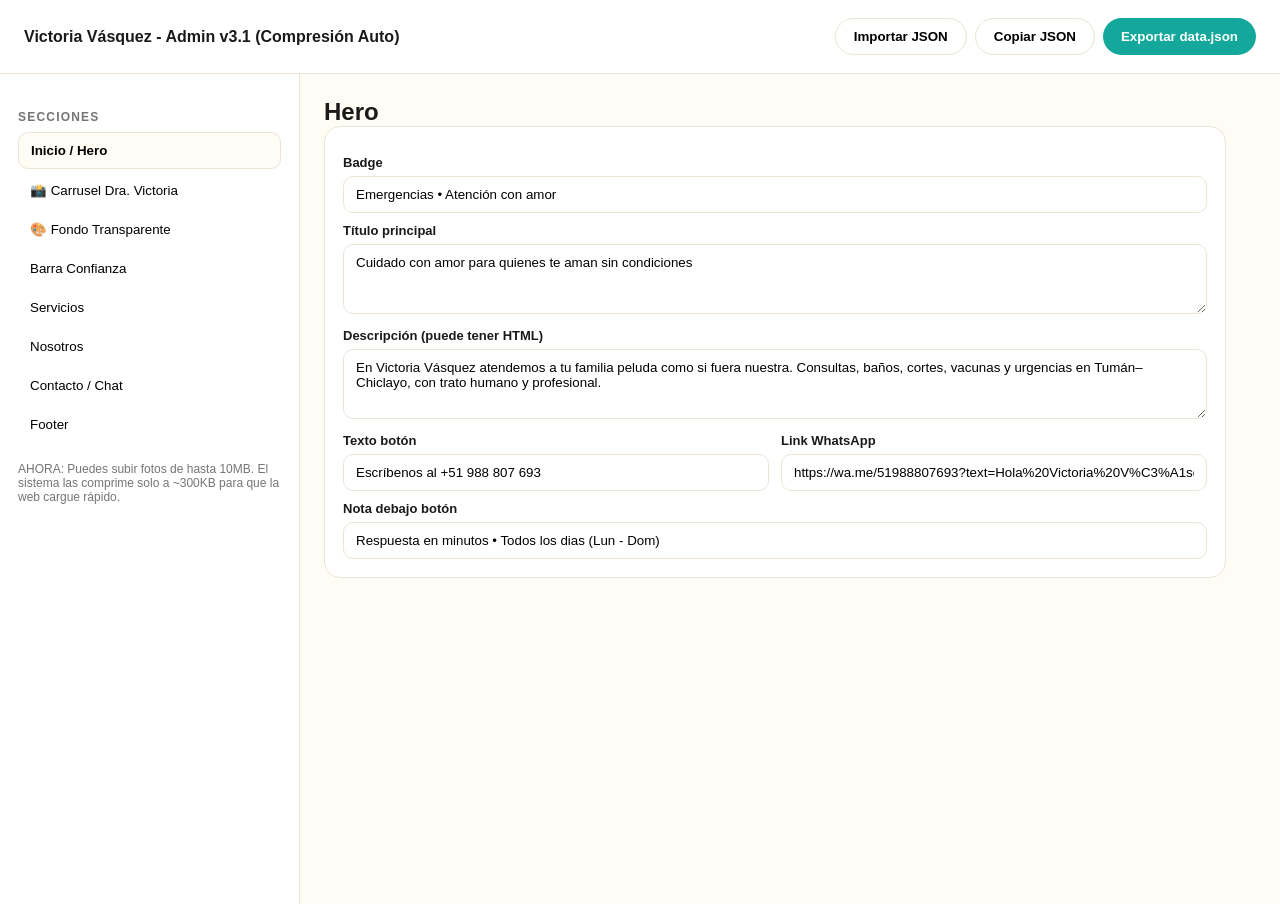
==== portal_admin.html @ 185f91c3 "primer commit web brideysa" ====
<!DOCTYPE html>
<html lang="es">
<head>
<meta charset="UTF-8">
<meta name="viewport" content="width=device-width,initial-scale=1">
<title>Portal Admin - Victoria Vásquez v3.1 - Auto Compresión</title>
<style>
:root{--cream:#FFFBF5;--teal:#14A89C;--line:#EDE3D6;--charcoal:#1A1A1A}
*{box-sizing:border-box;margin:0;padding:0}body{font-family:Inter,sans-serif;background:var(--cream);color:var(--charcoal)}
.header{padding:18px 24px;border-bottom:1px solid var(--line);background:#fff;display:flex;justify-content:space-between;align-items:center;position:sticky;top:0;z-index:10;flex-wrap:wrap;gap:12px}
.btn{border-radius:999px;padding:10px 18px;border:0;cursor:pointer;font-weight:600}
.btn-teal{background:var(--teal);color:#fff}.btn-ghost{background:#fff;border:1px solid var(--line)}
.layout{display:grid;grid-template-columns:300px 1fr;min-height:calc(100vh - 70px)}
.sidebar{background:#fff;border-right:1px solid var(--line);padding:18px;overflow:auto}
.sidebar h3{font-size:12px;letter-spacing:.1em;text-transform:uppercase;opacity:.6;margin:18px 0 8px}
.sidebar button{display:block;width:100%;text-align:left;padding:10px 12px;border-radius:10px;border:0;background:transparent;cursor:pointer;margin-bottom:4px}
.sidebar button.active{background:var(--cream);border:1px solid var(--line);font-weight:600}
.main{padding:24px;max-width:950px}
.card{background:#fff;border:1px solid var(--line);border-radius:16px;padding:18px;margin-bottom:16px}
label{font-size:13px;font-weight:600;display:block;margin:10px 0 6px}
input,textarea,select{width:100%;padding:10px 12px;border:1px solid var(--line);border-radius:10px;font-family:inherit}
textarea{min-height:70px;resize:vertical}
.grid2{display:grid;grid-template-columns:1fr 1fr;gap:12px}
.svc-item{border:1px dashed var(--line);padding:12px;border-radius:12px;margin-bottom:10px;background:#FFFBF5}
.small{font-size:12px;opacity:.6}
.preview-img{width:100%;height:160px;object-fit:cover;border-radius:10px;border:1px solid var(--line);background:#fff}
.badge{display:inline-flex;padding:4px 8px;border-radius:999px;background:#FFF2E6;border:1px solid var(--line);font-size:11px;font-weight:700}
@media(max-width:900px){.layout{grid-template-columns:1fr}.sidebar{display:flex;gap:8px;overflow-x:auto}.sidebar button{white-space:nowrap}}
</style>
</head>
<body>
<div class="header"><strong>Victoria Vásquez - Admin v3.1 (Compresión Auto)</strong><div style="display:flex;gap:8px;flex-wrap:wrap"><button class="btn btn-ghost" onclick="importar()">Importar JSON</button> <button class="btn btn-ghost" onclick="copiar()">Copiar JSON</button> <button class="btn btn-teal" onclick="exportar()">Exportar data.json</button></div></div>
<div class="layout">
<div class="sidebar">
<h3>Secciones</h3>
<button class="active" onclick="show('hero')" id="b-hero">Inicio / Hero</button>
<button onclick="show('carrusel')" id="b-carrusel">📸 Carrusel Dra. Victoria</button>
<button onclick="show('fondo')" id="b-fondo">🎨 Fondo Transparente</button>
<button onclick="show('trust')" id="b-trust">Barra Confianza</button>
<button onclick="show('servicios')" id="b-servicios">Servicios</button>
<button onclick="show('nosotros')" id="b-nosotros">Nosotros</button>
<button onclick="show('contacto')" id="b-contacto">Contacto / Chat</button>
<button onclick="show('footer')" id="b-footer">Footer</button>
<p class="small" style="margin-top:20px">AHORA: Puedes subir fotos de hasta 10MB. El sistema las comprime solo a ~300KB para que la web cargue rápido.</p>
</div>
<div class="main">
<div id="sec-hero" class="sec"><h2>Hero</h2><div class="card"><label>Badge</label><input id="hero-badge"><label>Título principal</label><textarea id="hero-titulo"></textarea><label>Descripción (puede tener HTML)</label><textarea id="hero-desc"></textarea><div class="grid2"><div><label>Texto botón</label><input id="hero-ctaTexto"></div><div><label>Link WhatsApp</label><input id="hero-ctaLink"></div></div><label>Nota debajo botón</label><input id="hero-ctaNota"></div></div>

<div id="sec-carrusel" class="sec" style="display:none">
<h2>📸 Carrusel - Dra. Victoria atendiendo</h2>
<p class="small">Sube fotos de cualquier tamaño (incluso 5MB). Se comprimen automáticamente a 1200px y ~300KB en base64 para que la web vuele en celular.</p>
<div id="carrusel-list"></div>
<button class="btn btn-teal" onclick="addCarrusel()">+ Añadir foto al carrusel</button>
</div>

<div id="sec-fondo" class="sec" style="display:none">
<h2>🎨 Fondo Transparente</h2>
<div class="card">
<label><input type="checkbox" id="fondo-activo" onchange="data.config.fondoTransparente.activo=this.checked;save();renderFondoPreview()"> Activar fondo con marca de agua transparente</label>
<label>Opacidad (0.02 muy transparente - 0.15 más visible)</label>
<input type="range" id="fondo-opacidad" min="0.02" max="0.2" step="0.01" oninput="data.config.fondoTransparente.opacidad=parseFloat(this.value);document.getElementById('op-val').textContent=this.value;save();renderFondoPreview()"><span id="op-val">0.07</span>
<label>Imagen de fondo (Base64)</label>
<div class="grid2">
<div>
<input type="file" id="fondo-file" accept="image/*" onchange="handleFondoFile(this)">
<button class="btn btn-ghost" onclick="data.config.fondoTransparente.imagen='';save();renderFondoPreview();alert('Se usará el logo por defecto')">Usar logo por defecto</button>
</div>
<div>
<img id="fondo-preview" class="preview-img" style="height:120px">
</div>
</div>
</div>
</div>

<div id="sec-trust" class="sec" style="display:none"><h2>Barra de Confianza</h2><div id="trust-list"></div><button class="btn btn-ghost" onclick="addTrust()">+ Añadir item</button></div>
<div id="sec-servicios" class="sec" style="display:none"><h2>Servicios</h2><div id="servicios-list"></div><button class="btn btn-teal" onclick="addServicio()">+ Añadir Servicio</button></div>
<div id="sec-nosotros" class="sec" style="display:none"><h2>Nosotros</h2><div class="card"><label>Eyebrow</label><input id="nos-eyebrow"><label>Título</label><textarea id="nos-titulo"></textarea><label>Descripción</label><textarea id="nos-desc"></textarea><h4 style="margin-top:12px">Valores</h4><div id="valores-list"></div><button class="btn btn-ghost" onclick="addValor()">+ Valor</button><div class="grid2" style="margin-top:12px"><div><label>Testimonio</label><textarea id="nos-test"></textarea></div><div><label>Autor testimonio</label><input id="nos-autor"></div></div></div></div>
<div id="sec-contacto" class="sec" style="display:none"><h2>Contacto</h2><div class="card"><label>Título</label><textarea id="cont-titulo"></textarea><label>Descripción</label><textarea id="cont-desc"></textarea><div class="grid2"><div><label>Texto botón</label><input id="cont-ctaTexto"></div><div><label>Link botón</label><input id="cont-ctaLink"></div></div><label>Meta (horario)</label><input id="cont-meta"><h4 style="margin-top:12px">Chat burbujas</h4><div id="chat-list"></div><button class="btn btn-ghost" onclick="addChat()">+ Burbuja chat</button></div></div>
<div id="sec-footer" class="sec" style="display:none"><h2>Footer</h2><div class="card"><label>Descripción</label><textarea id="foot-desc"></textarea><label>Texto servicios</label><textarea id="foot-serv"></textarea><label>Horario</label><textarea id="foot-hor"></textarea><label>Copy</label><input id="foot-copy"></div></div>
</div>
</div>
<input type="file" id="fileInput" accept=".json" style="display:none">
<script>
let data = null;
function show(id){
  document.querySelectorAll('.sec').forEach(s=>s.style.display='none');
  document.querySelectorAll('.sidebar button').forEach(b=>b.classList.remove('active'));
  document.getElementById('sec-'+id).style.display='block';
  document.getElementById('b-'+id).classList.add('active');
}
async function init(){
  const saved = localStorage.getItem('vv_admin_v3');
  if(saved){ try{ data = JSON.parse(saved); }catch(e){} }
  if(!data){
    const res = await fetch('data.json'); data = await res.json();
  }
  if(!data.config) data.config = {fondoTransparente:{activo:true,opacidad:0.07,imagen:""}};
  if(!data.config.fondoTransparente) data.config.fondoTransparente={activo:true,opacidad:0.07,imagen:""};
  if(!data.carrusel) data.carrusel=[];
  renderAll();
}
function renderAll(){
  document.getElementById('hero-badge').value = data.hero.badge||'';
  document.getElementById('hero-titulo').value = data.hero.titulo||'';
  document.getElementById('hero-desc').value = data.hero.descripcion||'';
  document.getElementById('hero-ctaTexto').value = data.hero.ctaTexto||'';
  document.getElementById('hero-ctaLink').value = data.hero.ctaLink||'';
  document.getElementById('hero-ctaNota').value = data.hero.ctaNota||'';
  const cl = document.getElementById('carrusel-list'); cl.innerHTML='';
  data.carrusel.forEach((c,i)=>{
    const d=document.createElement('div'); d.className='card';
    const hasImg = c.imagen && c.imagen.startsWith('data:image');
    let sizeInfo = '';
    if(hasImg){ const kb = Math.round((c.imagen.length*3/4)/1024); sizeInfo = `<span class="badge">${kb} KB comprimido</span>`; }
    d.innerHTML=`
      <div class="grid2">
        <div>
          <label>Foto ${i+1} - Arrastra o selecciona (hasta 10MB) ${sizeInfo}</label>
          <input type="file" accept="image/*" onchange="handleCarruselFile(this, ${i})">
          ${hasImg?`<img src="${c.imagen}" class="preview-img" style="margin-top:8px">`:`<div class="preview-img" style="display:grid;place-items:center;opacity:.5">Sin foto - sube una</div>`}
          <label style="margin-top:8px">Estado</label>
          <select onchange="data.carrusel[${i}].activo=this.value==='true';save()"><option value="true" ${c.activo!==false?'selected':''}>Activo</option><option value="false" ${c.activo===false?'selected':''}>Oculto</option></select>
        </div>
        <div>
          <label>Título</label><input value="${(c.titulo||'').replace(/"/g,'&quot;')}" oninput="data.carrusel[${i}].titulo=this.value;save()">
          <label>Descripción corta</label><textarea oninput="data.carrusel[${i}].descripcion=this.value;save()">${c.descripcion||''}</textarea>
          <div style="display:flex;gap:8px;margin-top:10px">
            <button class="btn btn-ghost" onclick="moveCarrusel(${i},-1)">↑ Subir</button>
            <button class="btn btn-ghost" onclick="moveCarrusel(${i},1)">↓ Bajar</button>
            <button class="btn btn-ghost" style="color:red;border-color:red" onclick="if(confirm('¿Eliminar esta foto?')){data.carrusel.splice(${i},1);renderAll();save();}">Eliminar</button>
          </div>
        </div>
      </div>`;
    cl.appendChild(d);
  });
  document.getElementById('fondo-activo').checked = data.config.fondoTransparente.activo!==false;
  document.getElementById('fondo-opacidad').value = data.config.fondoTransparente.opacidad||0.07;
  document.getElementById('op-val').textContent = data.config.fondoTransparente.opacidad||0.07;
  renderFondoPreview();
  const tl = document.getElementById('trust-list'); tl.innerHTML='';
  data.trust.forEach((t,i)=>{
    const d=document.createElement('div'); d.className='grid2 svc-item';
    d.innerHTML=`<div><label>Número</label><input value="${t.numero||''}" oninput="data.trust[${i}].numero=this.value;save()"></div><div><label>Texto</label><input value="${t.texto||''}" oninput="data.trust[${i}].texto=this.value;save()"></div><button class="btn btn-ghost" onclick="data.trust.splice(${i},1);renderAll();save()" style="grid-column:span 2">Eliminar</button>`;
    tl.appendChild(d);
  });
  const sl = document.getElementById('servicios-list'); sl.innerHTML='';
  data.servicios.forEach((s,i)=>{
    const d=document.createElement('div'); d.className='svc-item';
    d.innerHTML=`<div class="grid2"><div><label>Icono (emoji)</label><input value="${s.icono||''}" oninput="data.servicios[${i}].icono=this.value;save()"></div><div><label>Activo</label><select onchange="data.servicios[${i}].activo=this.value==='true';save()"><option value="true" ${s.activo!==false?'selected':''}>Sí</option><option value="false" ${s.activo===false?'selected':''}>No</option></select></div></div><label>Título</label><input value="${(s.titulo||'').replace(/"/g,'&quot;')}" oninput="data.servicios[${i}].titulo=this.value;save()"><label>Descripción</label><textarea oninput="data.servicios[${i}].descripcion=this.value;save()">${s.descripcion||''}</textarea><button class="btn btn-ghost" onclick="data.servicios.splice(${i},1);renderAll();save()">Eliminar servicio</button>`;
    sl.appendChild(d);
  });
  document.getElementById('nos-eyebrow').value = data.nosotros.eyebrow||'';
  document.getElementById('nos-titulo').value = data.nosotros.titulo||'';
  document.getElementById('nos-desc').value = data.nosotros.descripcion||'';
  document.getElementById('nos-test').value = data.nosotros.testimonio||'';
  document.getElementById('nos-autor').value = data.nosotros.testimonioAutor||'';
  const vl = document.getElementById('valores-list'); vl.innerHTML='';
  data.nosotros.valores.forEach((v,i)=>{
    const d=document.createElement('div'); d.className='grid2 svc-item';
    d.innerHTML=`<div><label>Título valor</label><input value="${v.titulo||''}" oninput="data.nosotros.valores[${i}].titulo=this.value;save()"></div><div><label>Descripción</label><input value="${v.descripcion||''}" oninput="data.nosotros.valores[${i}].descripcion=this.value;save()"></div><button class="btn btn-ghost" onclick="data.nosotros.valores.splice(${i},1);renderAll();save()" style="grid-column:span 2">Eliminar</button>`;
    vl.appendChild(d);
  });
  document.getElementById('cont-titulo').value = data.contacto.titulo||'';
  document.getElementById('cont-desc').value = data.contacto.descripcion||'';
  document.getElementById('cont-ctaTexto').value = data.contacto.ctaTexto||'';
  document.getElementById('cont-ctaLink').value = data.contacto.ctaLink||'';
  document.getElementById('cont-meta').value = data.contacto.meta||'';
  const chatL = document.getElementById('chat-list'); chatL.innerHTML='';
  data.contacto.chat.forEach((c,i)=>{
    const d=document.createElement('div'); d.className='grid2 svc-item';
    d.innerHTML=`<div><label>Texto</label><input value="${(c.texto||'').replace(/"/g,'&quot;')}" oninput="data.contacto.chat[${i}].texto=this.value;save()"></div><div><label>Tipo</label><select onchange="data.contacto.chat[${i}].tipo=this.value;save()"><option value="bot" ${c.tipo==='bot'?'selected':''}>Bot (blanco)</option><option value="me" ${c.tipo==='me'?'selected':''}>Yo (oscuro)</option></select></div><button class="btn btn-ghost" onclick="data.contacto.chat.splice(${i},1);renderAll();save()" style="grid-column:span 2">Eliminar</button>`;
    chatL.appendChild(d);
  });
  document.getElementById('foot-desc').value = data.footer.descripcion||'';
  document.getElementById('foot-serv').value = data.footer.serviciosTexto||'';
  document.getElementById('foot-hor').value = data.footer.horario||'';
  document.getElementById('foot-copy').value = data.footer.copy||'';
  document.getElementById('hero-badge').oninput = e=>{data.hero.badge=e.target.value;save()};
  document.getElementById('hero-titulo').oninput = e=>{data.hero.titulo=e.target.value;save()};
  document.getElementById('hero-desc').oninput = e=>{data.hero.descripcion=e.target.value;save()};
  document.getElementById('hero-ctaTexto').oninput = e=>{data.hero.ctaTexto=e.target.value;save()};
  document.getElementById('hero-ctaLink').oninput = e=>{data.hero.ctaLink=e.target.value;save()};
  document.getElementById('hero-ctaNota').oninput = e=>{data.hero.ctaNota=e.target.value;save()};
  document.getElementById('nos-eyebrow').oninput = e=>{data.nosotros.eyebrow=e.target.value;save()};
  document.getElementById('nos-titulo').oninput = e=>{data.nosotros.titulo=e.target.value;save()};
  document.getElementById('nos-desc').oninput = e=>{data.nosotros.descripcion=e.target.value;save()};
  document.getElementById('nos-test').oninput = e=>{data.nosotros.testimonio=e.target.value;save()};
  document.getElementById('nos-autor').oninput = e=>{data.nosotros.testimonioAutor=e.target.value;save()};
  document.getElementById('cont-titulo').oninput = e=>{data.contacto.titulo=e.target.value;save()};
  document.getElementById('cont-desc').oninput = e=>{data.contacto.descripcion=e.target.value;save()};
  document.getElementById('cont-ctaTexto').oninput = e=>{data.contacto.ctaTexto=e.target.value;save()};
  document.getElementById('cont-ctaLink').oninput = e=>{data.contacto.ctaLink=e.target.value;save()};
  document.getElementById('cont-meta').oninput = e=>{data.contacto.meta=e.target.value;save()};
  document.getElementById('foot-desc').oninput = e=>{data.footer.descripcion=e.target.value;save()};
  document.getElementById('foot-serv').oninput = e=>{data.footer.serviciosTexto=e.target.value;save()};
  document.getElementById('foot-hor').oninput = e=>{data.footer.horario=e.target.value;save()};
  document.getElementById('foot-copy').oninput = e=>{data.footer.copy=e.target.value;save()};
}
function save(){ localStorage.setItem('vv_admin_v3', JSON.stringify(data)); }
function renderFondoPreview(){
  const img = document.getElementById('fondo-preview');
  const src = data.config.fondoTransparente.imagen;
  if(src && src.startsWith('data:image')) img.src = src;
  else img.src = '';
  img.style.opacity = data.config.fondoTransparente.opacidad||0.07;
}
// COMPRESION AUTOMATICA DE IMAGENES
function compressImage(file, maxWidth, quality, callback){
  const reader = new FileReader();
  reader.onload = function(e){
    const img = new Image();
    img.onload = function(){
      let w = img.width, h = img.height;
      if(w > maxWidth){ h = Math.round((maxWidth/w)*h); w = maxWidth; }
      const canvas = document.createElement('canvas');
      canvas.width = w; canvas.height = h;
      const ctx = canvas.getContext('2d');
      ctx.drawImage(img, 0, 0, w, h);
      const dataUrl = canvas.toDataURL('image/jpeg', quality);
      callback(dataUrl);
    };
    img.src = e.target.result;
  };
  reader.readAsDataURL(file);
}
function handleCarruselFile(input, idx){
  const file = input.files[0]; if(!file) return;
  if(file.size > 10*1024*1024){ alert('Archivo muy grande, máximo 10MB'); return; }
  // muestra cargando
  input.parentElement.innerHTML += '<p class="small">Comprimiendo...</p>';
  compressImage(file, 1200, 0.75, function(compressed){
    data.carrusel[idx].imagen = compressed;
    renderAll(); save();
  });
}
function handleFondoFile(input){
  const file = input.files[0]; if(!file) return;
  compressImage(file, 800, 0.7, function(compressed){
    data.config.fondoTransparente.imagen = compressed;
    renderAll(); save();
  });
}
function moveCarrusel(i,dir){
  const j = i+dir; if(j<0 || j>=data.carrusel.length) return;
  const tmp = data.carrusel[i]; data.carrusel[i]=data.carrusel[j]; data.carrusel[j]=tmp;
  renderAll(); save();
}
function addCarrusel(){ data.carrusel.push({id:Date.now().toString(),titulo:"Nueva foto",descripcion:"Dra. Victoria",imagen:"",activo:true}); renderAll(); save(); }
function addServicio(){ data.servicios.push({icono:"🐾",titulo:"Nuevo Servicio",descripcion:"Descripción",activo:true}); renderAll(); save(); }
function addTrust(){ data.trust.push({numero:"+",texto:"nuevo"}); renderAll(); save(); }
function addValor(){ data.nosotros.valores.push({titulo:"Nuevo valor",descripcion:"Desc"}); renderAll(); save(); }
function addChat(){ data.contacto.chat.push({texto:"Hola!",tipo:"bot"}); renderAll(); save(); }
function exportar(){
  const blob = new Blob([JSON.stringify(data,null,2)],{type:'application/json'});
  const url = URL.createObjectURL(blob);
  const a = document.createElement('a'); a.href=url; a.download='data.json'; a.click();
  URL.revokeObjectURL(url);
}
function copiar(){ navigator.clipboard.writeText(JSON.stringify(data,null,2)); alert('JSON copiado'); }
function importar(){ document.getElementById('fileInput').click(); }
document.getElementById('fileInput').addEventListener('change', e=>{
  const file = e.target.files[0]; if(!file) return;
  const reader = new FileReader();
  reader.onload = ev=>{
    try{ data = JSON.parse(ev.target.result); renderAll(); save(); alert('Importado!'); }catch(err){ alert('JSON inválido'); }
  };
  reader.readAsText(file);
});
init();
</script>
</body>
</html>
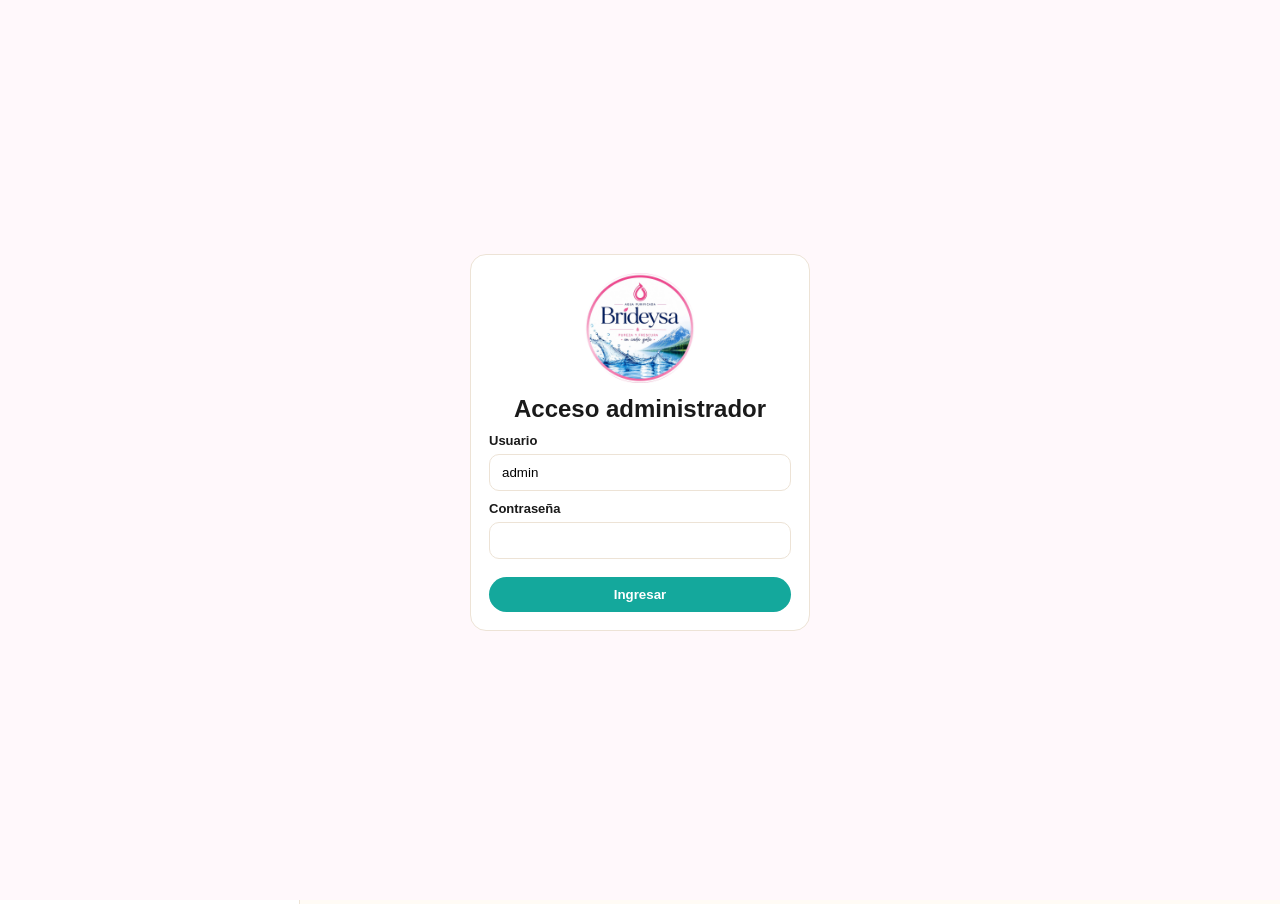
==== commit dae4a1bb: "Brideysa commit 1" ====
--- a/portal_admin.html
+++ b/portal_admin.html
@@ -3,7 +3,7 @@
 <head>
 <meta charset="UTF-8">
 <meta name="viewport" content="width=device-width,initial-scale=1">
-<title>Portal Admin - Victoria Vásquez v3.1 - Auto Compresión</title>
+<title>Portal Admin - Brideysa</title>
 <style>
 :root{--cream:#FFFBF5;--teal:#14A89C;--line:#EDE3D6;--charcoal:#1A1A1A}
 *{box-sizing:border-box;margin:0;padding:0}body{font-family:Inter,sans-serif;background:var(--cream);color:var(--charcoal)}
@@ -29,15 +29,17 @@
 </style>
 </head>
 <body>
-<div class="header"><strong>Victoria Vásquez - Admin v3.1 (Compresión Auto)</strong><div style="display:flex;gap:8px;flex-wrap:wrap"><button class="btn btn-ghost" onclick="importar()">Importar JSON</button> <button class="btn btn-ghost" onclick="copiar()">Copiar JSON</button> <button class="btn btn-teal" onclick="exportar()">Exportar data.json</button></div></div>
+<div id="login" style="position:fixed;inset:0;background:#FFF8FB;z-index:99;display:grid;place-items:center;padding:16px"><div class="card" style="width:340px;max-width:100%"><div style="text-align:center"><img src="assets/img/logo.png" alt="Brideysa" width="110"></div><h2 style="text-align:center;margin-top:8px">Acceso administrador</h2><label>Usuario</label><input id="lg-user" autocomplete="username" value="admin"><label>Contraseña</label><input id="lg-pass" type="password" autocomplete="current-password" onkeydown="if(event.key==='Enter')login()"><p id="lg-msg" class="small" style="color:#c0392b;margin-top:8px"></p><button class="btn btn-teal" style="width:100%;margin-top:10px" onclick="login()">Ingresar</button></div></div>
+<div id="toast" style="position:fixed;bottom:18px;left:50%;transform:translateX(-50%);background:#14295F;color:#fff;padding:12px 18px;border-radius:12px;display:none;z-index:100;max-width:90%"></div>
+<div class="header"><strong>Brideysa - Panel de administración</strong><div style="display:flex;gap:8px;flex-wrap:wrap"><button class="btn btn-ghost" onclick="importar()">Importar JSON</button> <button class="btn btn-ghost" onclick="copiar()">Copiar JSON</button> <button class="btn btn-ghost" onclick="exportar()">Descargar cambios</button> <button class="btn btn-teal" onclick="publicar()">🚀 Subir cambios</button> <button class="btn btn-ghost" onclick="cambiarClave()">🔑 Contraseña</button> <button class="btn btn-ghost" onclick="salir()">Salir</button></div></div>
 <div class="layout">
 <div class="sidebar">
 <h3>Secciones</h3>
 <button class="active" onclick="show('hero')" id="b-hero">Inicio / Hero</button>
-<button onclick="show('carrusel')" id="b-carrusel">📸 Carrusel Dra. Victoria</button>
+<button onclick="show('carrusel')" id="b-carrusel">📸 Carrusel</button>
 <button onclick="show('fondo')" id="b-fondo">🎨 Fondo Transparente</button>
 <button onclick="show('trust')" id="b-trust">Barra Confianza</button>
-<button onclick="show('servicios')" id="b-servicios">Servicios</button>
+<button onclick="show('servicios')" id="b-servicios">Productos</button>
 <button onclick="show('nosotros')" id="b-nosotros">Nosotros</button>
 <button onclick="show('contacto')" id="b-contacto">Contacto / Chat</button>
 <button onclick="show('footer')" id="b-footer">Footer</button>
@@ -47,7 +49,7 @@
 <div id="sec-hero" class="sec"><h2>Hero</h2><div class="card"><label>Badge</label><input id="hero-badge"><label>Título principal</label><textarea id="hero-titulo"></textarea><label>Descripción (puede tener HTML)</label><textarea id="hero-desc"></textarea><div class="grid2"><div><label>Texto botón</label><input id="hero-ctaTexto"></div><div><label>Link WhatsApp</label><input id="hero-ctaLink"></div></div><label>Nota debajo botón</label><input id="hero-ctaNota"></div></div>
 
 <div id="sec-carrusel" class="sec" style="display:none">
-<h2>📸 Carrusel - Dra. Victoria atendiendo</h2>
+<h2>📸 Carrusel de fotos</h2>
 <p class="small">Sube fotos de cualquier tamaño (incluso 5MB). Se comprimen automáticamente a 1200px y ~300KB en base64 para que la web vuele en celular.</p>
 <div id="carrusel-list"></div>
 <button class="btn btn-teal" onclick="addCarrusel()">+ Añadir foto al carrusel</button>
@@ -73,7 +75,7 @@
 </div>
 
 <div id="sec-trust" class="sec" style="display:none"><h2>Barra de Confianza</h2><div id="trust-list"></div><button class="btn btn-ghost" onclick="addTrust()">+ Añadir item</button></div>
-<div id="sec-servicios" class="sec" style="display:none"><h2>Servicios</h2><div id="servicios-list"></div><button class="btn btn-teal" onclick="addServicio()">+ Añadir Servicio</button></div>
+<div id="sec-servicios" class="sec" style="display:none"><h2>Productos</h2><div id="servicios-list"></div><button class="btn btn-teal" onclick="addServicio()">+ Añadir producto</button></div>
 <div id="sec-nosotros" class="sec" style="display:none"><h2>Nosotros</h2><div class="card"><label>Eyebrow</label><input id="nos-eyebrow"><label>Título</label><textarea id="nos-titulo"></textarea><label>Descripción</label><textarea id="nos-desc"></textarea><h4 style="margin-top:12px">Valores</h4><div id="valores-list"></div><button class="btn btn-ghost" onclick="addValor()">+ Valor</button><div class="grid2" style="margin-top:12px"><div><label>Testimonio</label><textarea id="nos-test"></textarea></div><div><label>Autor testimonio</label><input id="nos-autor"></div></div></div></div>
 <div id="sec-contacto" class="sec" style="display:none"><h2>Contacto</h2><div class="card"><label>Título</label><textarea id="cont-titulo"></textarea><label>Descripción</label><textarea id="cont-desc"></textarea><div class="grid2"><div><label>Texto botón</label><input id="cont-ctaTexto"></div><div><label>Link botón</label><input id="cont-ctaLink"></div></div><label>Meta (horario)</label><input id="cont-meta"><h4 style="margin-top:12px">Chat burbujas</h4><div id="chat-list"></div><button class="btn btn-ghost" onclick="addChat()">+ Burbuja chat</button></div></div>
 <div id="sec-footer" class="sec" style="display:none"><h2>Footer</h2><div class="card"><label>Descripción</label><textarea id="foot-desc"></textarea><label>Texto servicios</label><textarea id="foot-serv"></textarea><label>Horario</label><textarea id="foot-hor"></textarea><label>Copy</label><input id="foot-copy"></div></div>
@@ -82,6 +84,38 @@
 <input type="file" id="fileInput" accept=".json" style="display:none">
 <script>
 let data = null;
+
+const API='/api/publish', isLocal=['localhost','127.0.0.1'].includes(location.hostname);
+let PW=sessionStorage.getItem('bz_pw')||'';
+function toast(t){const e=document.getElementById('toast');e.textContent=t;e.style.display='block';clearTimeout(window._t);window._t=setTimeout(()=>e.style.display='none',6000);}
+async function api(body){try{const r=await fetch(API,{method:'POST',headers:{'Content-Type':'application/json'},body:JSON.stringify(body)});let j={};try{j=await r.json()}catch(e){}j.status=r.status;return j;}catch(e){return {ok:false,error:'Sin conexión con el servidor'}}}
+async function login(){
+  const u=document.getElementById('lg-user').value.trim(),p=document.getElementById('lg-pass').value,m=document.getElementById('lg-msg');m.textContent='';
+  let ok=false;
+  if(isLocal){ok=(u==='admin'&&p==='123123');if(!ok)m.textContent='Usuario o contraseña incorrectos';}
+  else{const j=await api({action:'login',user:u,password:p});ok=!!j.ok;if(!ok)m.textContent=j.status===404?'El servidor de publicación no está activo':(j.error||'Error');}
+  if(ok){PW=p;sessionStorage.setItem('bz_pw',p);document.getElementById('login').style.display='none';init();}
+}
+async function boot(){
+  if(isLocal){document.getElementById('login').style.display='grid';return;}
+  if(PW){const j=await api({action:'login',user:'admin',password:PW});if(j.ok){document.getElementById('login').style.display='none';return init();}}
+  document.getElementById('login').style.display='grid';
+}
+function salir(){sessionStorage.removeItem('bz_pw');location.reload();}
+async function publicar(){
+  if(isLocal){toast('Subir cambios solo funciona en la web publicada. Aquí usa "Descargar cambios".');return;}
+  if(!confirm('¿Publicar los cambios en la web?'))return;
+  toast('Subiendo cambios...');
+  const j=await api({action:'publish',user:'admin',password:PW,data});
+  toast(j.ok?'✅ Cambios enviados. En 1-2 minutos se verán en la web (Ctrl+F5).':'❌ '+(j.error||'Error al publicar (¿fotos muy pesadas? máx. ~4 MB en total)'));
+}
+async function cambiarClave(){
+  if(isLocal){toast('Cambia la contraseña desde la web publicada.');return;}
+  const n=prompt('Nueva contraseña (mínimo 6 caracteres):');if(!n)return;
+  if(n!==prompt('Repite la nueva contraseña:')){toast('Las contraseñas no coinciden');return;}
+  const j=await api({action:'password',user:'admin',password:PW,newPassword:n});
+  if(j.ok){PW=n;sessionStorage.setItem('bz_pw',n);toast('✅ Contraseña cambiada. En 1-2 minutos queda activa.');}else toast('❌ '+(j.error||'Error'));
+}
 function show(id){
   document.querySelectorAll('.sec').forEach(s=>s.style.display='none');
   document.querySelectorAll('.sidebar button').forEach(b=>b.classList.remove('active'));
@@ -89,7 +123,7 @@
   document.getElementById('b-'+id).classList.add('active');
 }
 async function init(){
-  const saved = localStorage.getItem('vv_admin_v3');
+  const saved = localStorage.getItem('bz_admin_v1');
   if(saved){ try{ data = JSON.parse(saved); }catch(e){} }
   if(!data){
     const res = await fetch('data.json'); data = await res.json();
@@ -109,9 +143,9 @@
   const cl = document.getElementById('carrusel-list'); cl.innerHTML='';
   data.carrusel.forEach((c,i)=>{
     const d=document.createElement('div'); d.className='card';
-    const hasImg = c.imagen && c.imagen.startsWith('data:image');
+    const hasImg = !!c.imagen;
     let sizeInfo = '';
-    if(hasImg){ const kb = Math.round((c.imagen.length*3/4)/1024); sizeInfo = `<span class="badge">${kb} KB comprimido</span>`; }
+    if(hasImg && c.imagen.startsWith('data:')){ const kb = Math.round((c.imagen.length*3/4)/1024); sizeInfo = `<span class="badge">${kb} KB comprimido</span>`; }
     d.innerHTML=`
       <div class="grid2">
         <div>
@@ -196,7 +230,7 @@
   document.getElementById('foot-hor').oninput = e=>{data.footer.horario=e.target.value;save()};
   document.getElementById('foot-copy').oninput = e=>{data.footer.copy=e.target.value;save()};
 }
-function save(){ localStorage.setItem('vv_admin_v3', JSON.stringify(data)); }
+function save(){ localStorage.setItem('bz_admin_v1', JSON.stringify(data)); }
 function renderFondoPreview(){
   const img = document.getElementById('fondo-preview');
   const src = data.config.fondoTransparente.imagen;
@@ -245,8 +279,8 @@
   const tmp = data.carrusel[i]; data.carrusel[i]=data.carrusel[j]; data.carrusel[j]=tmp;
   renderAll(); save();
 }
-function addCarrusel(){ data.carrusel.push({id:Date.now().toString(),titulo:"Nueva foto",descripcion:"Dra. Victoria",imagen:"",activo:true}); renderAll(); save(); }
-function addServicio(){ data.servicios.push({icono:"🐾",titulo:"Nuevo Servicio",descripcion:"Descripción",activo:true}); renderAll(); save(); }
+function addCarrusel(){ data.carrusel.push({id:Date.now().toString(),titulo:"Nueva foto",descripcion:"Descripción",imagen:"",activo:true}); renderAll(); save(); }
+function addServicio(){ data.servicios.push({icono:"💧",titulo:"Nuevo producto",descripcion:"Descripción",activo:true}); renderAll(); save(); }
 function addTrust(){ data.trust.push({numero:"+",texto:"nuevo"}); renderAll(); save(); }
 function addValor(){ data.nosotros.valores.push({titulo:"Nuevo valor",descripcion:"Desc"}); renderAll(); save(); }
 function addChat(){ data.contacto.chat.push({texto:"Hola!",tipo:"bot"}); renderAll(); save(); }
@@ -266,7 +300,7 @@
   };
   reader.readAsText(file);
 });
-init();
+boot();
 </script>
 </body>
 </html>
